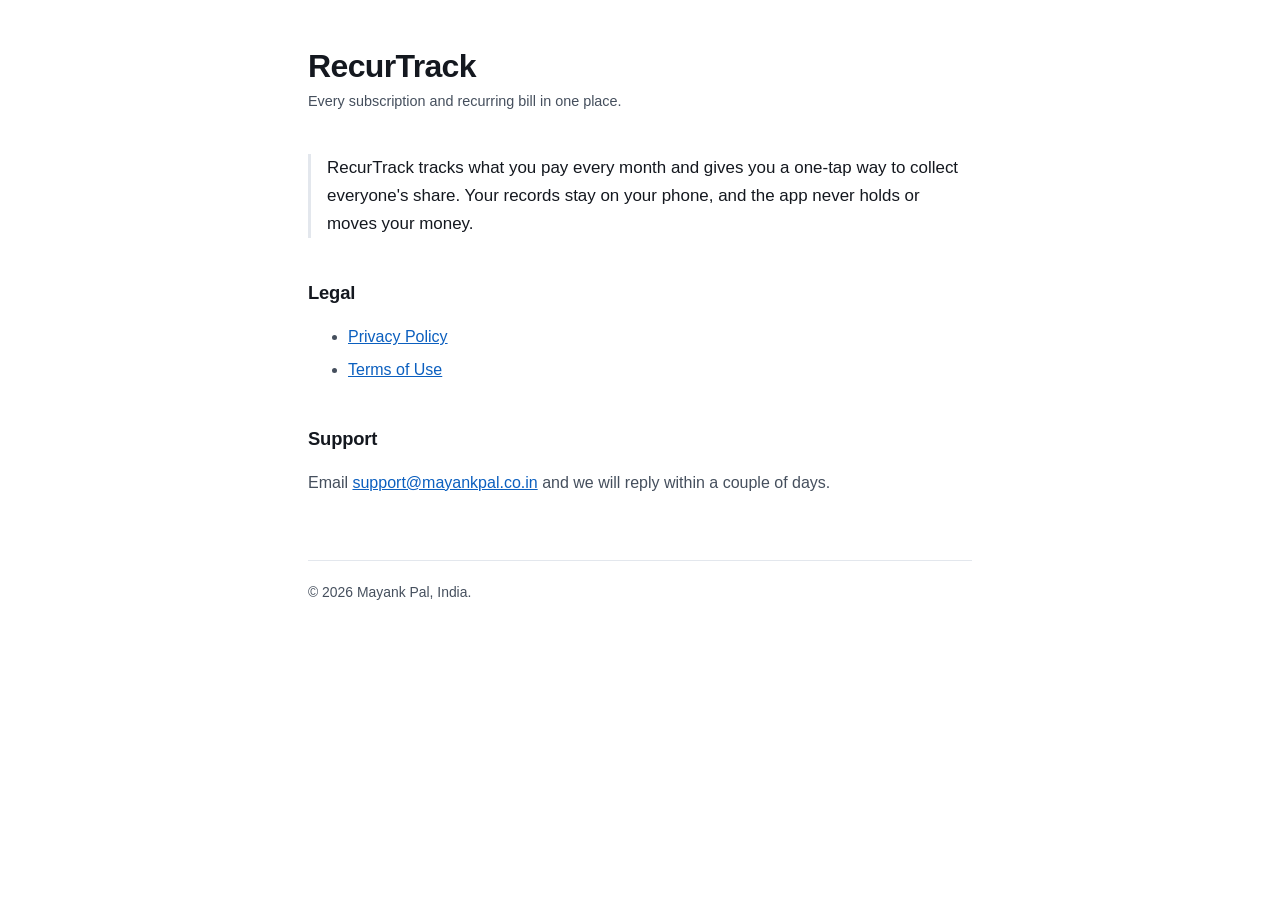
==== index.html @ efd6702a "RecurTrack privacy policy, terms and support page" ====
<!doctype html>
<html lang="en">
<head>
<meta charset="utf-8">
<meta name="viewport" content="width=device-width,initial-scale=1">
<title>RecurTrack</title>
<link rel="stylesheet" href="./_style.css">
</head>
<body>
<main>
<h1>RecurTrack</h1>
<p class="updated">Every subscription and recurring bill in one place.</p>
<p class="lede">
  RecurTrack tracks what you pay every month and gives you a one-tap way to collect
  everyone's share. Your records stay on your phone, and the app never holds or moves
  your money.
</p>
<h2>Legal</h2>
<ul>
  <li><a href="./privacy.html">Privacy Policy</a></li>
  <li><a href="./terms.html">Terms of Use</a></li>
</ul>
<h2>Support</h2>
<p>Email <a href="mailto:support@mayankpal.co.in">support@mayankpal.co.in</a> and we will reply within a couple of days.</p>
<footer>© 2026 Mayank Pal, India.</footer>
</main>
</body>
</html>
---- _style.css ----
:root{--ink:#14181f;--ink2:#454f5d;--paper:#fff;--rule:#e3e7ed;--link:#0b5fbf}
@media(prefers-color-scheme:dark){:root{--ink:#e9edf3;--ink2:#a7b1be;--paper:#0e1116;--rule:#242b34;--link:#7ab4ff}}
*{box-sizing:border-box}
body{margin:0;background:var(--paper);color:var(--ink);font:16px/1.65 -apple-system,BlinkMacSystemFont,"Segoe UI",Roboto,sans-serif;-webkit-font-smoothing:antialiased}
main{max-width:44rem;margin:0 auto;padding:3rem 1.25rem 6rem}
h1{font-size:2rem;line-height:1.15;margin:0 0 .35rem;letter-spacing:-.02em}
.updated{color:var(--ink2);font-size:.9rem;margin:0 0 2.5rem}
h2{font-size:1.15rem;margin:2.5rem 0 .6rem;letter-spacing:-.01em}
h3{font-size:1rem;margin:1.75rem 0 .4rem}
p,li{color:var(--ink2)}
li{margin-bottom:.4rem}
strong{color:var(--ink)}
a{color:var(--link)}
table{width:100%;border-collapse:collapse;margin:1rem 0;font-size:.94rem;display:block;overflow-x:auto}
th,td{text-align:left;padding:.6rem .7rem;border-bottom:1px solid var(--rule);vertical-align:top}
th{color:var(--ink);font-size:.78rem;text-transform:uppercase;letter-spacing:.06em}
.lede{color:var(--ink);font-size:1.06rem;border-left:3px solid var(--rule);padding-left:1rem}
footer{margin-top:4rem;padding-top:1.25rem;border-top:1px solid var(--rule);font-size:.87rem;color:var(--ink2)}
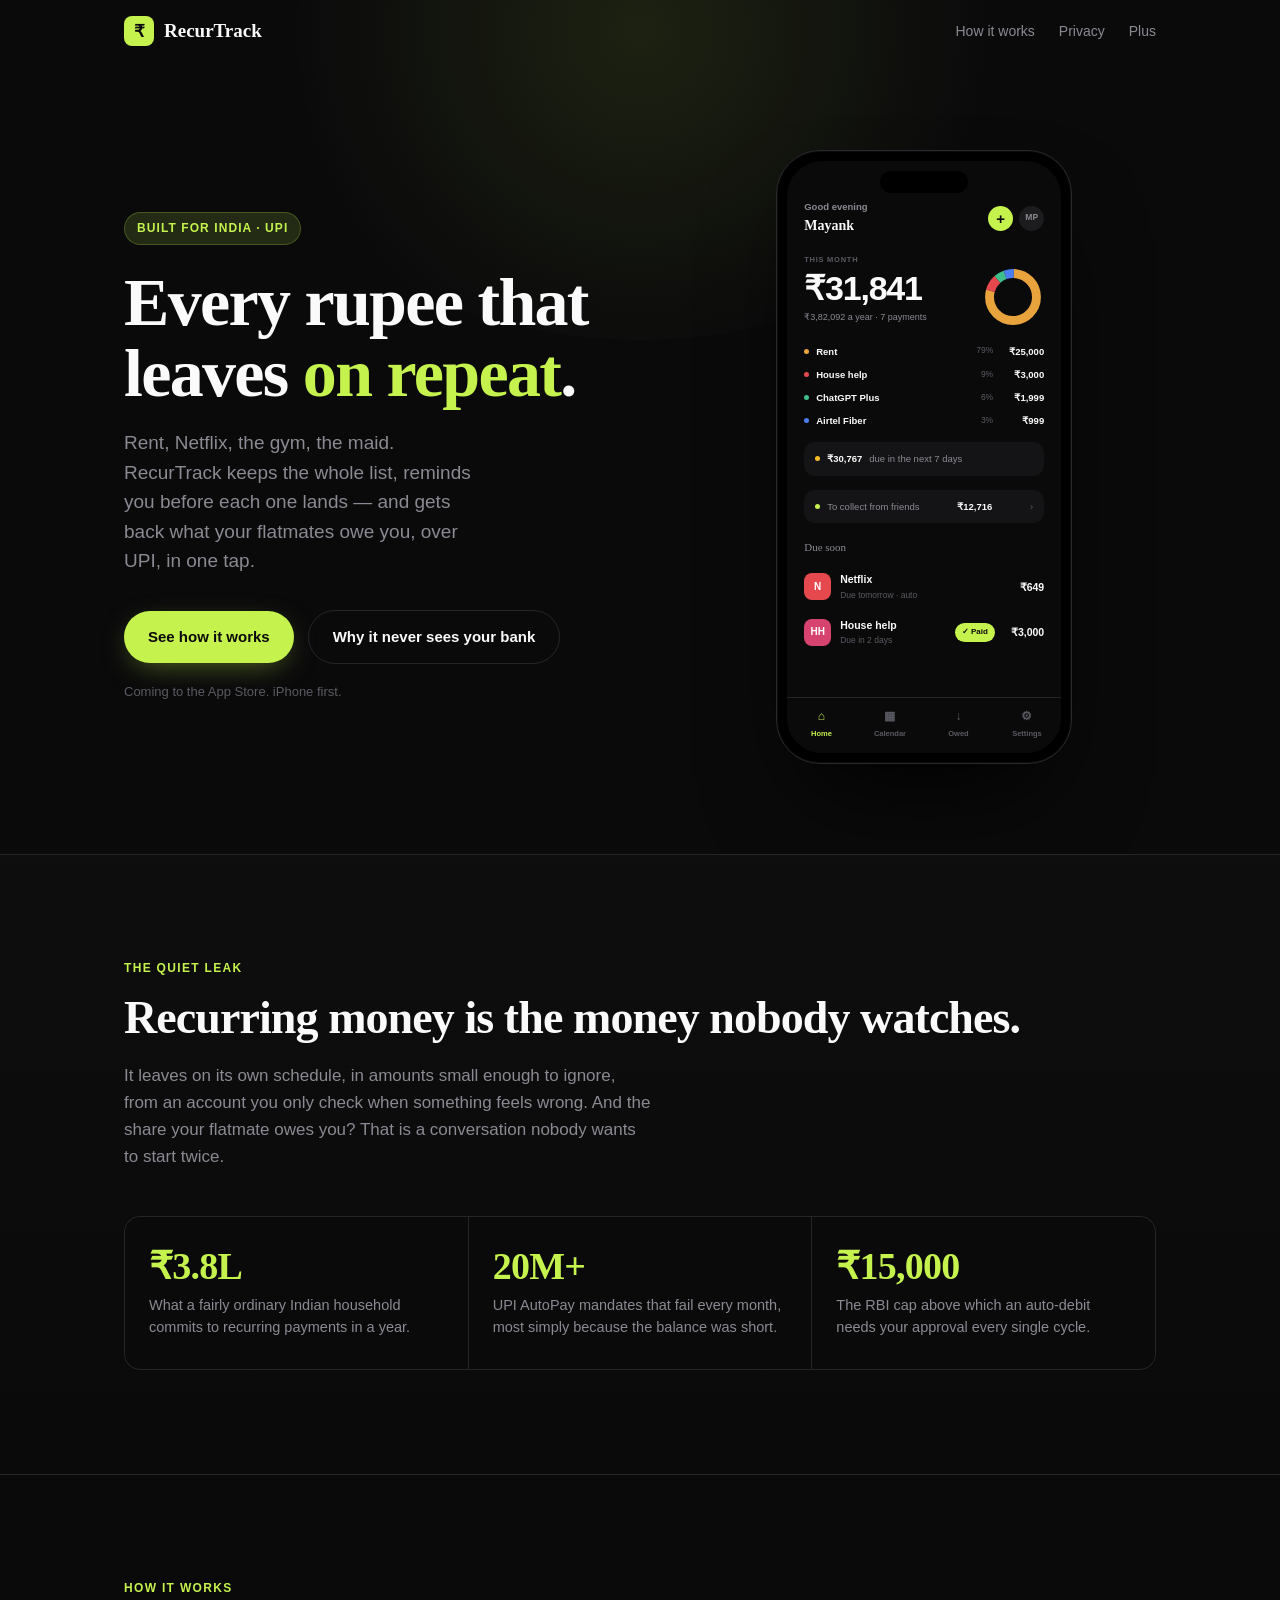
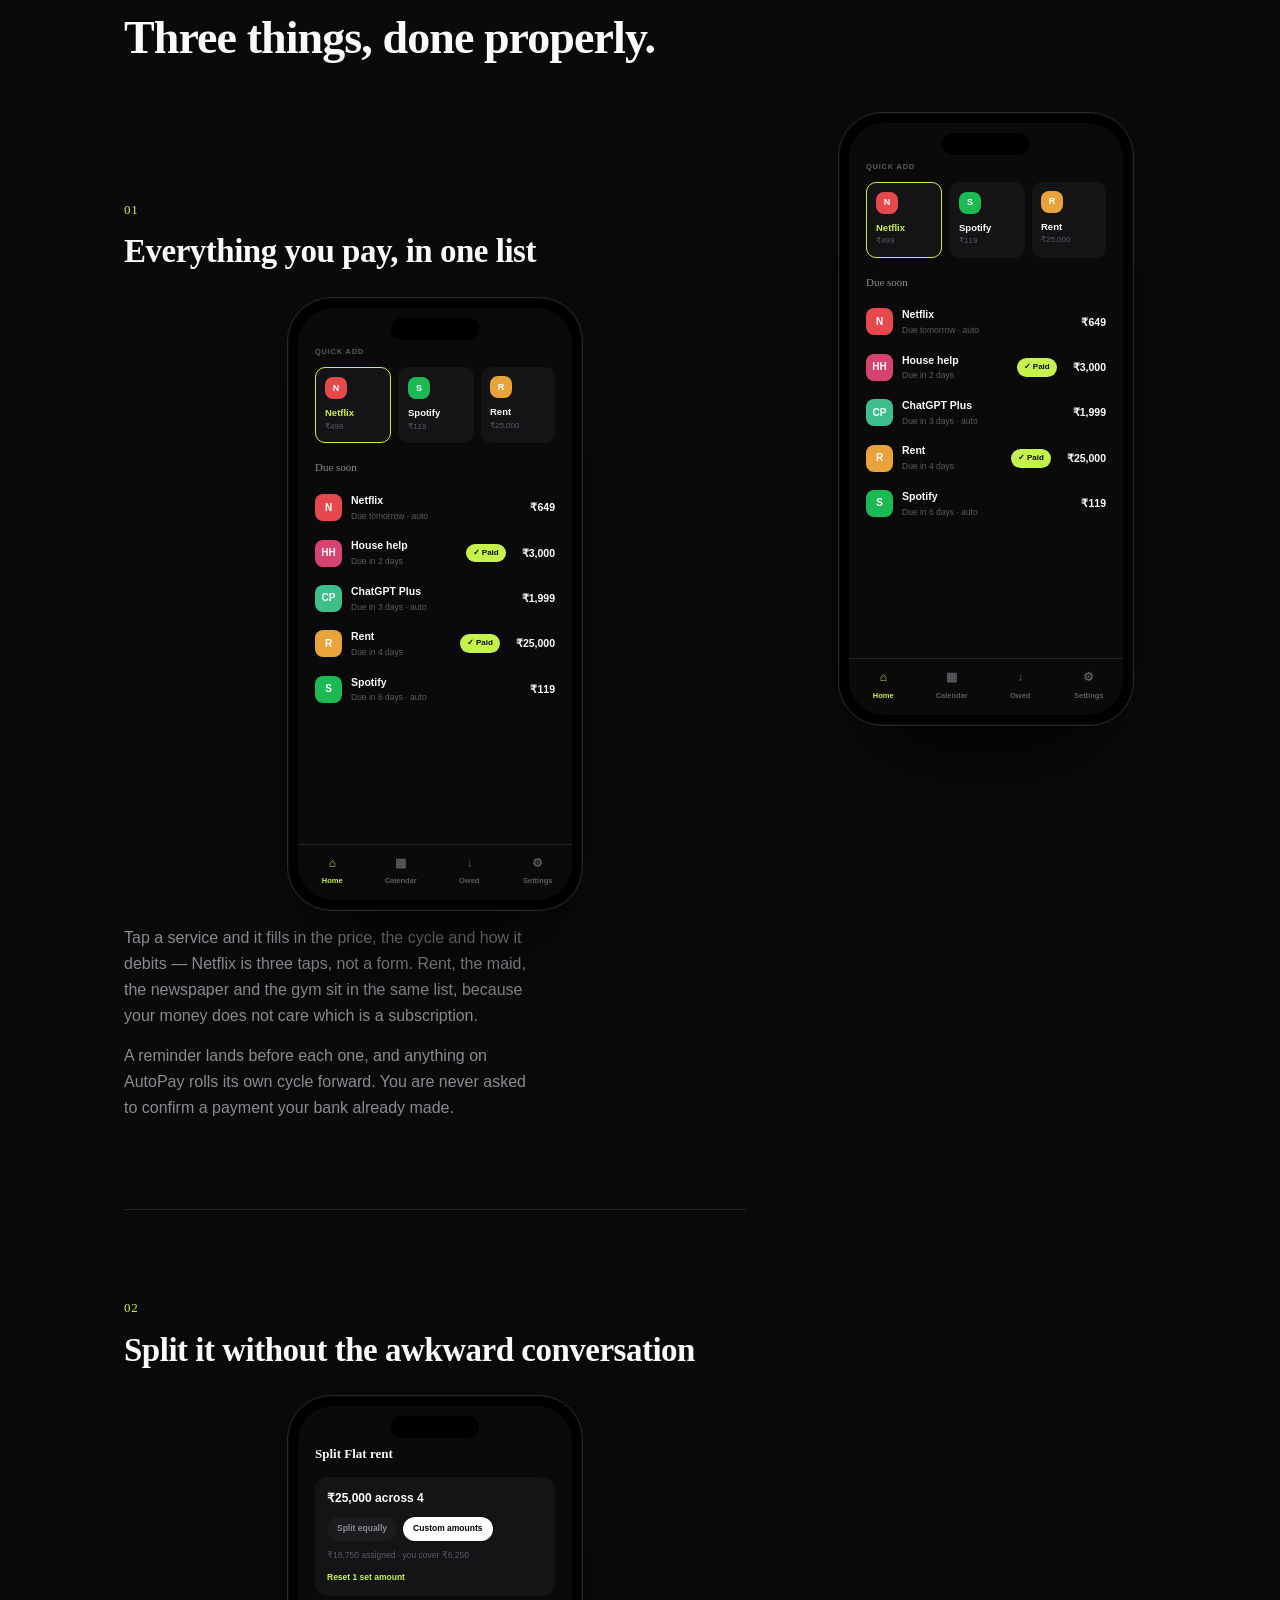
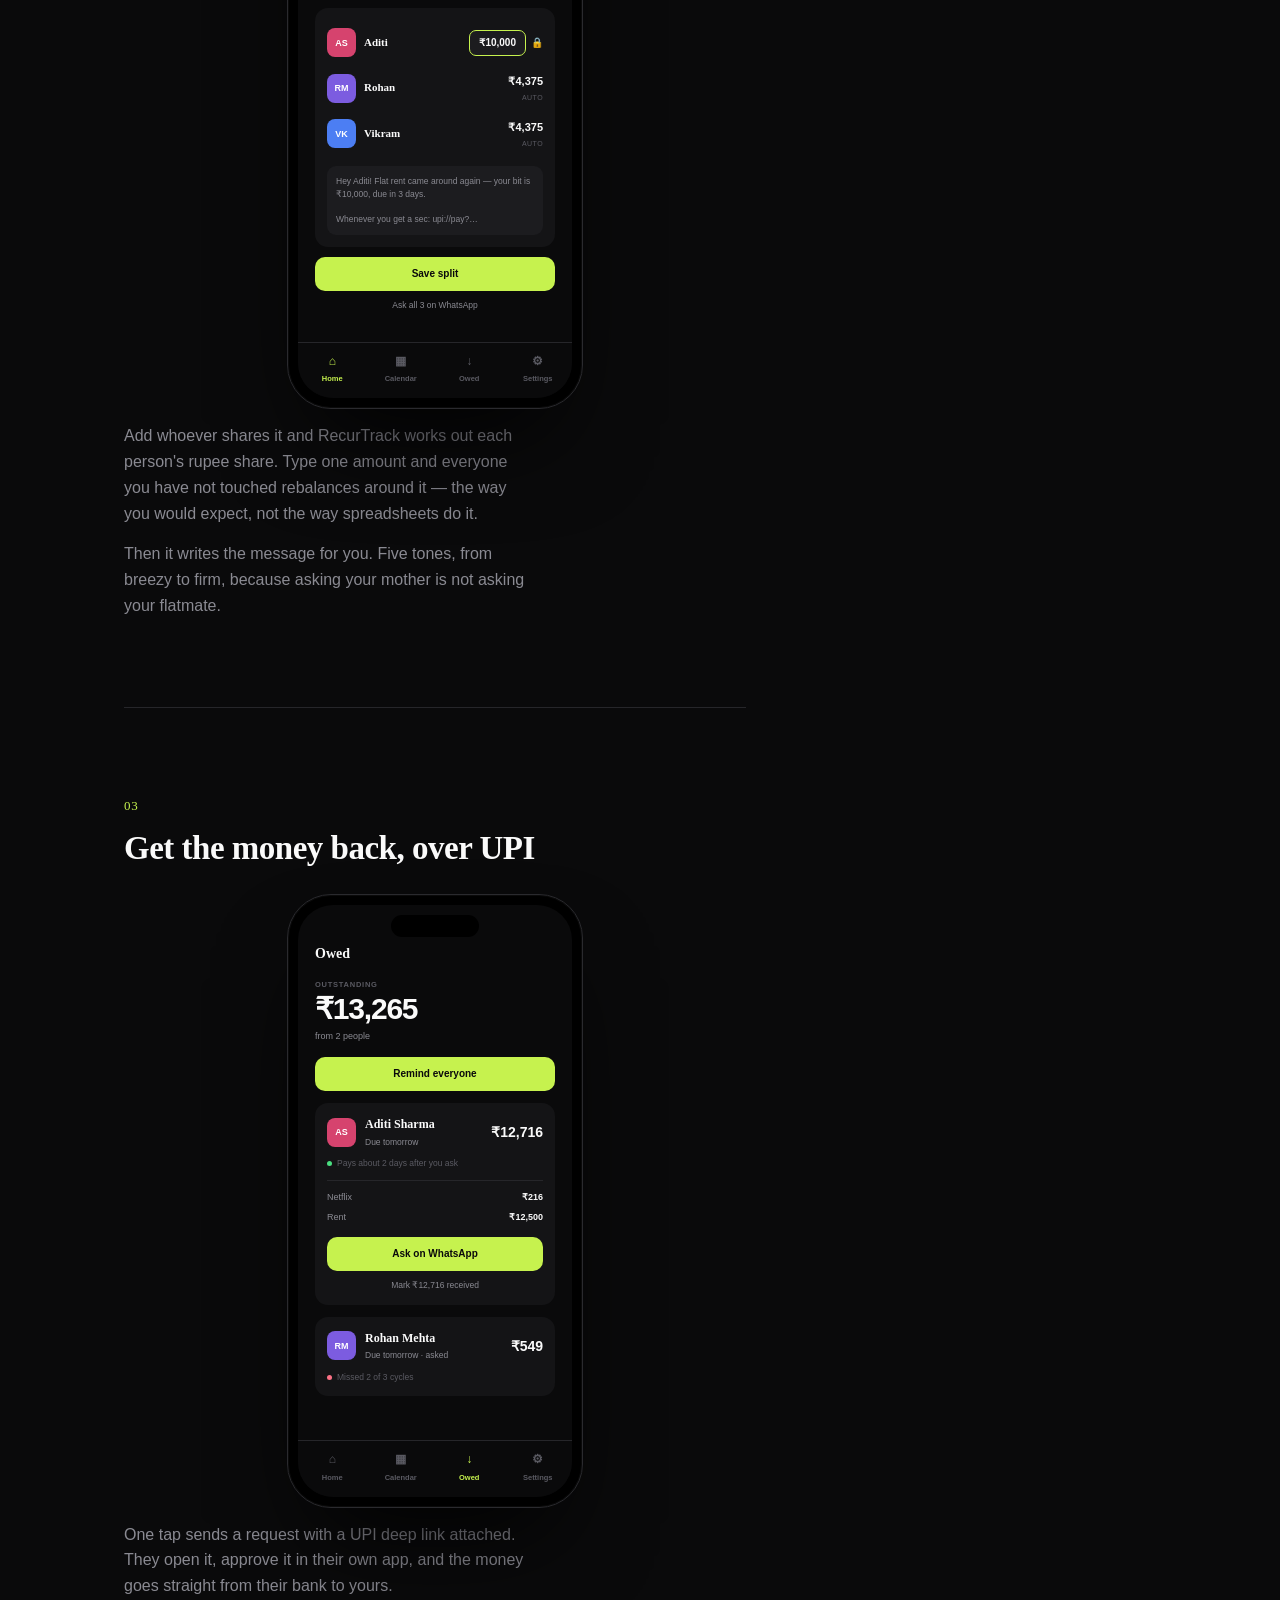
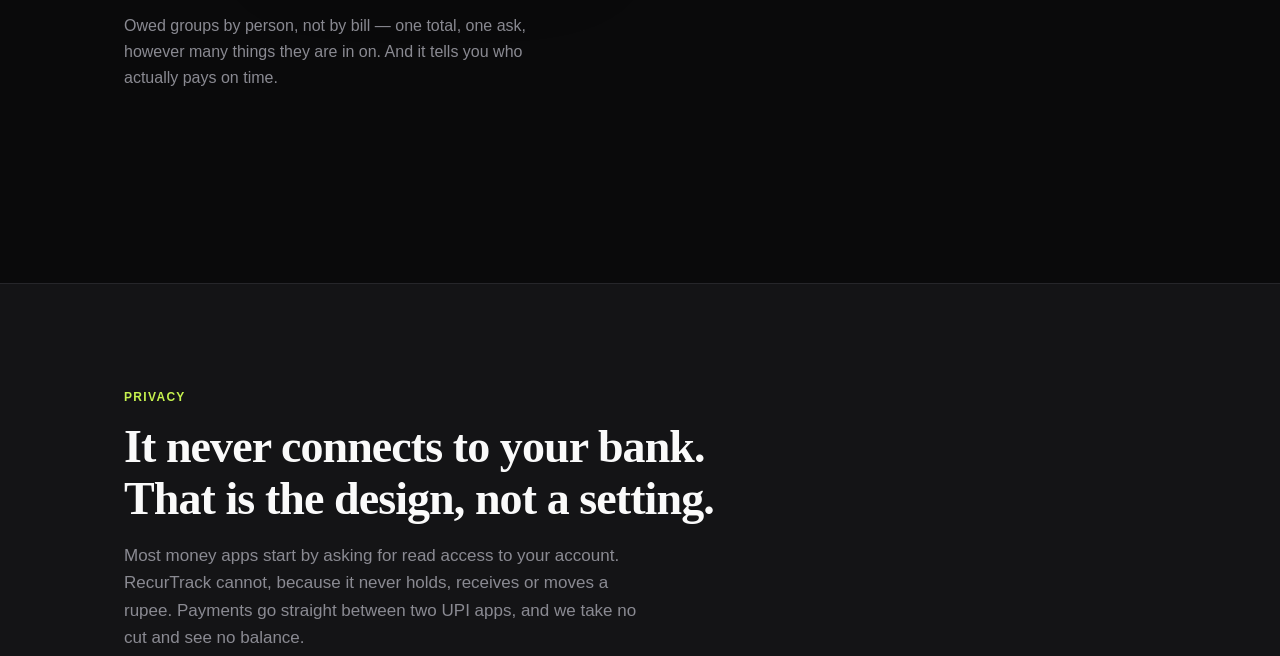
==== commit 6b5b53a7: "Give RecurTrack a landing page, and dress the legal pages to match The site was a placeholder, so an" ====
--- a/index.html
+++ b/index.html
@@ -3,26 +3,718 @@
 <head>
 <meta charset="utf-8">
 <meta name="viewport" content="width=device-width,initial-scale=1">
-<title>RecurTrack</title>
-<link rel="stylesheet" href="./_style.css">
+<title>RecurTrack — every rupee that leaves on repeat</title>
+<meta name="description" content="Track the subscriptions and bills you pay every month, and get back what your flatmates owe you — over UPI, in one tap. Your records never leave your phone.">
+<meta name="theme-color" content="#0A0A0B">
+<link rel="icon" href="data:image/svg+xml,<svg xmlns='http://www.w3.org/2000/svg' viewBox='0 0 100 100'><rect width='100' height='100' rx='22' fill='%23C6F24E'/><text y='72' x='50' font-size='64' font-weight='bold' text-anchor='middle' font-family='Georgia,serif' fill='%230A0A0B'>₹</text></svg>">
+
+<meta property="og:title" content="RecurTrack — every rupee that leaves on repeat">
+<meta property="og:description" content="Track what you pay every month, and get back what your flatmates owe you. Over UPI, in one tap.">
+<meta property="og:type" content="website">
+
+<style>
+:root{
+  --bg:#0A0A0B; --surface:#141416; --surface-2:#1C1C1F; --hairline:#26262A;
+  --text:#FAFAFA; --muted:#8A8A92; --faint:#5A5A62;
+  --lime:#C6F24E; --lime-dim:#232B14; --ink:#0A0A0B;
+  --green:#4ADE80; --amber:#FBBF24; --red:#FB7185;
+  --serif:Georgia,'Times New Roman',serif;
+  --sans:-apple-system,BlinkMacSystemFont,'Segoe UI',Roboto,Helvetica,Arial,sans-serif;
+  --max:1080px;
+}
+*{box-sizing:border-box;margin:0;padding:0}
+html{scroll-behavior:smooth;-webkit-text-size-adjust:100%}
+body{
+  background:var(--bg);color:var(--text);font-family:var(--sans);
+  line-height:1.6;-webkit-font-smoothing:antialiased;overflow-x:hidden;
+}
+a{color:inherit}
+.wrap{max-width:var(--max);margin:0 auto;padding:0 24px}
+
+/* ---------- scroll progress ---------- */
+#progress{
+  position:fixed;top:0;left:0;height:2px;width:100%;transform-origin:0 50%;
+  transform:scaleX(0);background:var(--lime);z-index:100;
+}
+
+/* ---------- nav ---------- */
+nav{
+  position:fixed;top:0;left:0;right:0;z-index:90;
+  padding:16px 0;transition:background .3s ease,backdrop-filter .3s ease,border-color .3s ease;
+  border-bottom:1px solid transparent;
+}
+nav.stuck{background:rgba(10,10,11,.72);backdrop-filter:blur(14px);border-bottom-color:var(--hairline)}
+nav .wrap{display:flex;align-items:center;gap:16px}
+.brand{display:flex;align-items:center;gap:10px;font-family:var(--serif);font-size:19px;font-weight:600;text-decoration:none}
+.mark{
+  width:30px;height:30px;border-radius:8px;background:var(--lime);color:var(--ink);
+  display:grid;place-items:center;font-family:var(--serif);font-weight:700;font-size:17px;
+}
+.nav-links{margin-left:auto;display:flex;gap:24px;font-size:14px;color:var(--muted)}
+.nav-links a{text-decoration:none;transition:color .2s}
+.nav-links a:hover{color:var(--text)}
+@media(max-width:640px){.nav-links{display:none}}
+
+/* ---------- reveal ---------- */
+.reveal{opacity:0;transform:translateY(26px);transition:opacity .7s cubic-bezier(.2,.7,.3,1),transform .7s cubic-bezier(.2,.7,.3,1)}
+.reveal.in{opacity:1;transform:none}
+.reveal[data-d="1"]{transition-delay:.08s}
+.reveal[data-d="2"]{transition-delay:.16s}
+.reveal[data-d="3"]{transition-delay:.24s}
+@media(prefers-reduced-motion:reduce){
+  html{scroll-behavior:auto}
+  .reveal{opacity:1;transform:none;transition:none}
+  #progress{display:none}
+}
+
+/* ---------- hero ---------- */
+header{padding:150px 0 90px;position:relative;overflow:hidden}
+header::before{
+  content:'';position:absolute;top:-280px;left:50%;transform:translateX(-50%);
+  width:820px;height:620px;border-radius:50%;pointer-events:none;
+  background:radial-gradient(circle,rgba(198,242,78,.10),transparent 68%);
+}
+.hero-grid{display:grid;grid-template-columns:1.05fr .95fr;gap:56px;align-items:center;position:relative}
+@media(max-width:900px){.hero-grid{grid-template-columns:1fr;gap:48px}}
+.eyebrow{
+  display:inline-flex;align-items:center;gap:8px;font-size:12px;font-weight:700;
+  letter-spacing:.09em;text-transform:uppercase;color:var(--lime);
+  background:var(--lime-dim);border:1px solid rgba(198,242,78,.22);
+  padding:6px 12px;border-radius:99px;margin-bottom:22px;
+}
+h1{
+  font-family:var(--serif);font-weight:600;font-size:clamp(40px,6.4vw,68px);
+  line-height:1.04;letter-spacing:-.025em;text-wrap:balance;
+}
+h1 em{font-style:normal;color:var(--lime)}
+.sub{margin-top:20px;font-size:clamp(16px,2.1vw,19px);color:var(--muted);max-width:33ch;line-height:1.55}
+.cta{display:flex;flex-wrap:wrap;gap:14px;align-items:center;margin-top:34px}
+.btn{
+  display:inline-flex;align-items:center;gap:9px;background:var(--lime);color:var(--ink);
+  font-weight:700;font-size:15px;padding:14px 24px;border-radius:99px;text-decoration:none;
+  transition:transform .2s cubic-bezier(.2,.7,.3,1),box-shadow .2s;
+  box-shadow:0 8px 30px -10px rgba(198,242,78,.5);
+}
+.btn:hover{transform:translateY(-2px);box-shadow:0 14px 38px -10px rgba(198,242,78,.62)}
+.btn.ghost{background:transparent;color:var(--text);border:1px solid var(--hairline);box-shadow:none}
+.btn.ghost:hover{border-color:var(--faint);transform:translateY(-2px)}
+.cta-note{font-size:13px;color:var(--faint)}
+
+/* ---------- phone ---------- */
+.phone-wrap{display:flex;justify-content:center;perspective:1400px}
+.phone{
+  width:296px;flex:0 0 296px;background:#000;border-radius:44px;padding:10px;
+  border:1px solid #2a2a2e;position:relative;
+  box-shadow:0 50px 100px -34px rgba(0,0,0,.95), 0 0 0 1px rgba(255,255,255,.04) inset;
+}
+.phone::after{content:'';position:absolute;top:20px;left:50%;transform:translateX(-50%);width:88px;height:22px;background:#000;border-radius:99px;z-index:5}
+.screen{background:var(--bg);border-radius:35px;overflow:hidden;height:592px;position:relative}
+.screen-inner{padding:38px 17px 0;font-size:11px}
+
+/* app chrome */
+.a-top{display:flex;align-items:center;margin-bottom:16px}
+.a-greet{font-size:9.5px;color:var(--muted);font-weight:600}
+.a-name{font-family:var(--serif);font-size:14px;font-weight:600;margin-top:1px}
+.a-actions{margin-left:auto;display:flex;gap:6px}
+.a-add{width:25px;height:25px;border-radius:50%;background:var(--lime);color:var(--ink);display:grid;place-items:center;font-size:15px;font-weight:600;line-height:1}
+.a-av{width:25px;height:25px;border-radius:50%;background:var(--surface-2);display:grid;place-items:center;font-size:8.5px;font-weight:800;color:var(--muted)}
+.a-label{font-size:7.5px;font-weight:800;letter-spacing:.1em;color:var(--faint)}
+.a-hero{display:flex;align-items:center;gap:14px}
+.a-big{font-size:34px;font-weight:800;letter-spacing:-1.2px;line-height:1;margin-top:3px;font-variant-numeric:tabular-nums}
+.a-subtle{font-size:9px;color:var(--muted);margin-top:5px}
+.ring{width:62px;height:62px;flex:0 0 62px}
+.a-legend{margin-top:16px;display:flex;flex-direction:column;gap:8px}
+.a-row{display:flex;align-items:center;gap:7px;font-size:9.5px}
+.dot{width:5px;height:5px;border-radius:50%;flex:0 0 5px}
+.a-row .nm{font-weight:600}
+.a-row .pc{margin-left:auto;color:var(--faint);font-size:8.5px}
+.a-row .amt{font-weight:700;font-variant-numeric:tabular-nums;min-width:44px;text-align:right}
+.a-strip{display:flex;align-items:center;gap:7px;background:var(--surface);border-radius:11px;padding:9px 11px;margin-top:14px;font-size:9.5px;color:var(--muted)}
+.a-strip b{color:var(--text);font-weight:800}
+.a-strip .chev{margin-left:auto;color:var(--faint)}
+.a-sec{font-family:var(--serif);font-size:11px;color:var(--muted);margin:16px 0 8px}
+.a-item{display:flex;align-items:center;gap:9px;padding:7px 0}
+.tile{width:27px;height:27px;border-radius:8px;display:grid;place-items:center;font-size:10px;font-weight:800;color:#fff}
+.a-item .t{font-size:10.5px;font-weight:600}
+.a-item .d{font-size:8.5px;color:var(--faint);margin-top:1px}
+.a-item .v{margin-left:auto;font-weight:700;font-size:10.5px;font-variant-numeric:tabular-nums}
+.pill{background:var(--lime);color:var(--ink);font-size:8px;font-weight:800;padding:3px 7px;border-radius:99px;margin-left:auto}
+.a-item .pill + .v{margin-left:7px}
+.a-tabs{position:absolute;bottom:0;left:0;right:0;display:flex;padding:9px 0 13px;border-top:1px solid var(--hairline);background:var(--bg)}
+.a-tab{flex:1;text-align:center;font-size:7.5px;color:var(--faint);font-weight:600}
+.a-tab.on{color:var(--lime)}
+.a-tab i{display:block;font-size:12px;margin-bottom:2px;font-style:normal}
+
+/* owed screen */
+.o-card{background:var(--surface);border-radius:13px;padding:12px;margin-top:12px}
+.o-top{display:flex;align-items:center;gap:9px}
+.o-av{width:29px;height:29px;border-radius:8px;display:grid;place-items:center;font-size:9px;font-weight:800;color:#fff}
+.o-nm{font-family:var(--serif);font-size:12px;font-weight:600}
+.o-due{font-size:8.5px;color:var(--muted);margin-top:1px}
+.o-amt{margin-left:auto;font-size:14px;font-weight:800;font-variant-numeric:tabular-nums}
+.o-habit{display:flex;align-items:center;gap:5px;margin-top:8px;font-size:8.5px;color:var(--faint)}
+.o-break{border-top:1px solid var(--hairline);margin-top:9px;padding-top:6px}
+.o-line{display:flex;font-size:9px;color:var(--muted);padding:3px 0}
+.o-line b{margin-left:auto;color:var(--text);font-variant-numeric:tabular-nums}
+.o-btn{background:var(--lime);color:var(--ink);text-align:center;font-size:10px;font-weight:800;padding:9px;border-radius:10px;margin-top:10px}
+.o-sec{text-align:center;font-size:8.5px;color:var(--muted);margin-top:8px}
+
+/* split screen */
+.s-card{background:var(--surface);border-radius:13px;padding:12px;margin-top:12px}
+.s-h{font-size:12px;font-weight:700}
+.s-modes{display:flex;gap:6px;margin-top:9px}
+.s-mode{font-size:8.5px;font-weight:700;padding:5px 10px;border-radius:99px;background:var(--surface-2);color:var(--muted)}
+.s-mode.on{background:#fff;color:#000}
+.s-note{font-size:8.5px;color:var(--faint);margin-top:8px}
+.s-person{display:flex;align-items:center;gap:8px;padding:8px 0}
+.s-person .v{margin-left:auto;font-size:11px;font-weight:800;font-variant-numeric:tabular-nums}
+.s-person .auto{font-size:7px;color:var(--faint);letter-spacing:.06em;display:block;text-align:right;margin-top:1px}
+.s-msg{background:var(--surface-2);border-radius:9px;padding:9px;font-size:8.5px;color:var(--muted);line-height:1.5;margin-top:9px}
+
+/* ---------- sections ---------- */
+section{padding:104px 0;position:relative}
+.kicker{font-size:12px;font-weight:800;letter-spacing:.11em;text-transform:uppercase;color:var(--lime);margin-bottom:14px}
+h2{font-family:var(--serif);font-weight:600;font-size:clamp(28px,4.3vw,46px);line-height:1.12;letter-spacing:-.02em;text-wrap:balance}
+.lead{margin-top:18px;font-size:17px;color:var(--muted);max-width:56ch;line-height:1.6}
+
+/* problem */
+.problem{border-top:1px solid var(--hairline);border-bottom:1px solid var(--hairline);background:linear-gradient(180deg,rgba(255,255,255,.014),transparent)}
+.stat-grid{display:grid;grid-template-columns:repeat(3,1fr);gap:1px;background:var(--hairline);border:1px solid var(--hairline);border-radius:16px;overflow:hidden;margin-top:46px}
+@media(max-width:760px){.stat-grid{grid-template-columns:1fr}}
+.stat{background:var(--bg);padding:30px 24px}
+.stat .n{font-family:var(--serif);font-size:38px;font-weight:600;letter-spacing:-.02em;color:var(--lime);line-height:1}
+.stat .t{margin-top:10px;font-size:14.5px;color:var(--muted);line-height:1.5}
+
+/* sticky feature scroll */
+.sticky-sec{position:relative}
+.sticky-grid{display:grid;grid-template-columns:1fr 340px;gap:70px;align-items:start}
+@media(max-width:900px){.sticky-grid{grid-template-columns:1fr;gap:40px}}
+.steps{display:flex;flex-direction:column;gap:0}
+.step{padding:88px 0;border-bottom:1px solid var(--hairline)}
+.step:last-child{border-bottom:0}
+@media(max-width:900px){.step{padding:52px 0}}
+.step .num{font-family:var(--serif);font-size:13px;color:var(--lime);margin-bottom:12px;letter-spacing:.06em}
+.step h3{font-family:var(--serif);font-size:clamp(24px,3.2vw,33px);font-weight:600;letter-spacing:-.015em;line-height:1.18}
+.step p{margin-top:14px;color:var(--muted);font-size:16px;max-width:46ch;line-height:1.62}
+.sticky-phone{position:sticky;top:118px;justify-self:center}
+/* Narrow screens get one phone per step instead of a pinned one. A phone
+   pinned to the top of a 375pt screen sits right across the reading column and
+   cuts every paragraph in half; inline, each screenshot simply sits with the
+   words it illustrates. The copies are cloned at runtime — see buildInline(). */
+@media(max-width:900px){
+  .sticky-grid{display:block}
+  .sticky-phone{display:none}
+}
+.step .phone{margin:26px auto 4px}
+@media(max-width:380px){
+  .step .phone{transform:scale(.86);transform-origin:top center;margin-bottom:-82px}
+}
+.screens{position:relative}
+.screens .phone{position:relative}
+.slide{position:absolute;inset:0;border-radius:35px;overflow:hidden;opacity:0;transition:opacity .55s ease;pointer-events:none}
+.slide.on{opacity:1;pointer-events:auto}
+
+/* privacy */
+.privacy{background:var(--surface);border-top:1px solid var(--hairline);border-bottom:1px solid var(--hairline)}
+.p-grid{display:grid;grid-template-columns:repeat(auto-fit,minmax(240px,1fr));gap:22px;margin-top:44px}
+.p-card{background:var(--bg);border:1px solid var(--hairline);border-radius:16px;padding:26px}
+.p-card .ic{width:36px;height:36px;border-radius:10px;background:var(--lime-dim);display:grid;place-items:center;margin-bottom:16px;font-size:17px}
+.p-card h4{font-size:16px;font-weight:700;margin-bottom:8px}
+.p-card p{font-size:14px;color:var(--muted);line-height:1.6}
+
+/* plus */
+.plus-box{
+  border:1px solid var(--hairline);border-radius:22px;padding:44px;margin-top:44px;
+  background:linear-gradient(160deg,rgba(198,242,78,.05),transparent 62%);
+}
+@media(max-width:640px){.plus-box{padding:28px}}
+.plus-list{display:grid;grid-template-columns:repeat(auto-fit,minmax(230px,1fr));gap:26px;margin-top:30px}
+.plus-item h4{font-size:15.5px;font-weight:700;margin-bottom:7px;display:flex;align-items:center;gap:8px}
+.plus-item h4::before{content:'';width:6px;height:6px;border-radius:50%;background:var(--lime);flex:0 0 6px}
+.plus-item p{font-size:14px;color:var(--muted);line-height:1.58}
+.free-note{margin-top:32px;padding-top:24px;border-top:1px solid var(--hairline);font-size:14.5px;color:var(--muted)}
+.free-note b{color:var(--text)}
+
+/* final */
+.final{text-align:center;padding:120px 0}
+.final h2{max-width:16ch;margin:0 auto}
+.final .lead{margin:18px auto 0;text-align:center}
+.final .cta{justify-content:center}
+
+/* footer */
+footer{border-top:1px solid var(--hairline);padding:44px 0;font-size:13.5px;color:var(--faint)}
+.f-grid{display:flex;flex-wrap:wrap;gap:18px;align-items:center}
+.f-links{margin-left:auto;display:flex;flex-wrap:wrap;gap:22px}
+.f-links a{text-decoration:none;transition:color .2s}
+.f-links a:hover{color:var(--text)}
+@media(max-width:640px){.f-links{margin-left:0}}
+</style>
 </head>
 <body>
-<main>
-<h1>RecurTrack</h1>
-<p class="updated">Every subscription and recurring bill in one place.</p>
-<p class="lede">
-  RecurTrack tracks what you pay every month and gives you a one-tap way to collect
-  everyone's share. Your records stay on your phone, and the app never holds or moves
-  your money.
-</p>
-<h2>Legal</h2>
-<ul>
-  <li><a href="./privacy.html">Privacy Policy</a></li>
-  <li><a href="./terms.html">Terms of Use</a></li>
-</ul>
-<h2>Support</h2>
-<p>Email <a href="mailto:support@mayankpal.co.in">support@mayankpal.co.in</a> and we will reply within a couple of days.</p>
-<footer>© 2026 Mayank Pal, India.</footer>
-</main>
+
+<div id="progress"></div>
+
+<nav id="nav">
+  <div class="wrap">
+    <a class="brand" href="#top"><span class="mark">₹</span> RecurTrack</a>
+    <div class="nav-links">
+      <a href="#how">How it works</a>
+      <a href="#privacy">Privacy</a>
+      <a href="#plus">Plus</a>
+    </div>
+  </div>
+</nav>
+
+<header id="top">
+  <div class="wrap hero-grid">
+    <div>
+      <div class="eyebrow reveal">Built for India · UPI</div>
+      <h1 class="reveal" data-d="1">Every rupee that leaves <em>on repeat</em>.</h1>
+      <p class="sub reveal" data-d="2">
+        Rent, Netflix, the gym, the maid. RecurTrack keeps the whole list, reminds you
+        before each one lands — and gets back what your flatmates owe you, over UPI, in
+        one tap.
+      </p>
+      <div class="cta reveal" data-d="3">
+        <a class="btn" href="#how">See how it works</a>
+        <a class="btn ghost" href="#privacy">Why it never sees your bank</a>
+      </div>
+      <p class="cta-note reveal" data-d="3" style="margin-top:18px">
+        Coming to the App Store. iPhone first.
+      </p>
+    </div>
+
+    <div class="phone-wrap reveal" data-d="2">
+      <div class="phone">
+        <div class="screen">
+          <div class="screen-inner">
+            <div class="a-top">
+              <div>
+                <div class="a-greet">Good evening</div>
+                <div class="a-name">Mayank</div>
+              </div>
+              <div class="a-actions"><div class="a-add">+</div><div class="a-av">MP</div></div>
+            </div>
+
+            <div class="a-label">THIS MONTH</div>
+            <div class="a-hero">
+              <div style="flex:1">
+                <div class="a-big">₹31,841</div>
+                <div class="a-subtle">₹3,82,092 a year · 7 payments</div>
+              </div>
+              <svg class="ring" viewBox="0 0 42 42" aria-hidden="true">
+                <circle cx="21" cy="21" r="15.9" fill="none" stroke="#1C1C1F" stroke-width="6"/>
+                <circle cx="21" cy="21" r="15.9" fill="none" stroke="#E8A33D" stroke-width="6"
+                        stroke-dasharray="79 21" stroke-dashoffset="25"/>
+                <circle cx="21" cy="21" r="15.9" fill="none" stroke="#E5484D" stroke-width="6"
+                        stroke-dasharray="9 91" stroke-dashoffset="-54"/>
+                <circle cx="21" cy="21" r="15.9" fill="none" stroke="#3DBE8B" stroke-width="6"
+                        stroke-dasharray="6 94" stroke-dashoffset="-63"/>
+                <circle cx="21" cy="21" r="15.9" fill="none" stroke="#4C7EF3" stroke-width="6"
+                        stroke-dasharray="6 94" stroke-dashoffset="-69"/>
+              </svg>
+            </div>
+
+            <div class="a-legend">
+              <div class="a-row"><span class="dot" style="background:#E8A33D"></span><span class="nm">Rent</span><span class="pc">79%</span><span class="amt">₹25,000</span></div>
+              <div class="a-row"><span class="dot" style="background:#E5484D"></span><span class="nm">House help</span><span class="pc">9%</span><span class="amt">₹3,000</span></div>
+              <div class="a-row"><span class="dot" style="background:#3DBE8B"></span><span class="nm">ChatGPT Plus</span><span class="pc">6%</span><span class="amt">₹1,999</span></div>
+              <div class="a-row"><span class="dot" style="background:#4C7EF3"></span><span class="nm">Airtel Fiber</span><span class="pc">3%</span><span class="amt">₹999</span></div>
+            </div>
+
+            <div class="a-strip"><span class="dot" style="background:var(--amber)"></span><b>₹30,767</b> due in the next 7 days</div>
+            <div class="a-strip"><span class="dot" style="background:var(--lime)"></span>To collect from friends<b style="margin-left:auto">₹12,716</b><span class="chev">›</span></div>
+
+            <div class="a-sec">Due soon</div>
+            <div class="a-item">
+              <div class="tile" style="background:#E5484D">N</div>
+              <div><div class="t">Netflix</div><div class="d">Due tomorrow · auto</div></div>
+              <div class="v">₹649</div>
+            </div>
+            <div class="a-item">
+              <div class="tile" style="background:#D6436E">HH</div>
+              <div><div class="t">House help</div><div class="d">Due in 2 days</div></div>
+              <div class="pill">✓ Paid</div><div class="v">₹3,000</div>
+            </div>
+          </div>
+          <div class="a-tabs">
+            <div class="a-tab on"><i>⌂</i>Home</div>
+            <div class="a-tab"><i>▦</i>Calendar</div>
+            <div class="a-tab"><i>↓</i>Owed</div>
+            <div class="a-tab"><i>⚙</i>Settings</div>
+          </div>
+        </div>
+      </div>
+    </div>
+  </div>
+</header>
+
+<section class="problem">
+  <div class="wrap">
+    <div class="kicker reveal">The quiet leak</div>
+    <h2 class="reveal" data-d="1">Recurring money is the money nobody watches.</h2>
+    <p class="lead reveal" data-d="2">
+      It leaves on its own schedule, in amounts small enough to ignore, from an account you
+      only check when something feels wrong. And the share your flatmate owes you? That is
+      a conversation nobody wants to start twice.
+    </p>
+    <div class="stat-grid">
+      <div class="stat reveal"><div class="n">₹3.8L</div><div class="t">What a fairly ordinary Indian household commits to recurring payments in a year.</div></div>
+      <div class="stat reveal" data-d="1"><div class="n">20M+</div><div class="t">UPI AutoPay mandates that fail every month, most simply because the balance was short.</div></div>
+      <div class="stat reveal" data-d="2"><div class="n">₹15,000</div><div class="t">The RBI cap above which an auto-debit needs your approval every single cycle.</div></div>
+    </div>
+  </div>
+</section>
+
+<section id="how" class="sticky-sec">
+  <div class="wrap">
+    <div class="kicker reveal">How it works</div>
+    <h2 class="reveal" data-d="1">Three things, done properly.</h2>
+
+    <div class="sticky-grid" style="margin-top:48px">
+      <div class="steps">
+        <div class="step" data-slide="0">
+          <div class="num">01</div>
+          <h3>Everything you pay, in one list</h3>
+          <p>
+            Tap a service and it fills in the price, the cycle and how it debits — Netflix is
+            three taps, not a form. Rent, the maid, the newspaper and the gym sit in the same
+            list, because your money does not care which is a subscription.
+          </p>
+          <p>
+            A reminder lands before each one, and anything on AutoPay rolls its own cycle
+            forward. You are never asked to confirm a payment your bank already made.
+          </p>
+        </div>
+
+        <div class="step" data-slide="1">
+          <div class="num">02</div>
+          <h3>Split it without the awkward conversation</h3>
+          <p>
+            Add whoever shares it and RecurTrack works out each person's rupee share. Type one
+            amount and everyone you have not touched rebalances around it — the way you would
+            expect, not the way spreadsheets do it.
+          </p>
+          <p>
+            Then it writes the message for you. Five tones, from breezy to firm, because asking
+            your mother is not asking your flatmate.
+          </p>
+        </div>
+
+        <div class="step" data-slide="2">
+          <div class="num">03</div>
+          <h3>Get the money back, over UPI</h3>
+          <p>
+            One tap sends a request with a UPI deep link attached. They open it, approve it in
+            their own app, and the money goes straight from their bank to yours.
+          </p>
+          <p>
+            Owed groups by person, not by bill — one total, one ask, however many things they
+            are in on. And it tells you who actually pays on time.
+          </p>
+        </div>
+      </div>
+
+      <div class="sticky-phone">
+        <div class="screens">
+          <div class="phone">
+            <div class="screen">
+
+              <!-- 1: list -->
+              <div class="slide on" data-i="0">
+                <div class="screen-inner">
+                  <div class="a-label" style="margin-bottom:9px">QUICK ADD</div>
+                  <div style="display:flex;gap:7px;margin-bottom:16px">
+                    <div style="flex:1;background:var(--surface);border:1px solid var(--lime);border-radius:10px;padding:9px">
+                      <div class="tile" style="background:#E5484D;width:22px;height:22px;font-size:9px;margin-bottom:6px">N</div>
+                      <div style="font-size:9.5px;font-weight:700;color:var(--lime)">Netflix</div>
+                      <div style="font-size:8px;color:var(--faint)">₹499</div>
+                    </div>
+                    <div style="flex:1;background:var(--surface);border:1px solid transparent;border-radius:10px;padding:9px">
+                      <div class="tile" style="background:#1DB954;width:22px;height:22px;font-size:9px;margin-bottom:6px">S</div>
+                      <div style="font-size:9.5px;font-weight:700">Spotify</div>
+                      <div style="font-size:8px;color:var(--faint)">₹119</div>
+                    </div>
+                    <div style="flex:1;background:var(--surface);border-radius:10px;padding:9px">
+                      <div class="tile" style="background:#E8A33D;width:22px;height:22px;font-size:9px;margin-bottom:6px">R</div>
+                      <div style="font-size:9.5px;font-weight:700">Rent</div>
+                      <div style="font-size:8px;color:var(--faint)">₹25,000</div>
+                    </div>
+                  </div>
+                  <div class="a-sec" style="margin-top:4px">Due soon</div>
+                  <div class="a-item"><div class="tile" style="background:#E5484D">N</div><div><div class="t">Netflix</div><div class="d">Due tomorrow · auto</div></div><div class="v">₹649</div></div>
+                  <div class="a-item"><div class="tile" style="background:#D6436E">HH</div><div><div class="t">House help</div><div class="d">Due in 2 days</div></div><div class="pill">✓ Paid</div><div class="v">₹3,000</div></div>
+                  <div class="a-item"><div class="tile" style="background:#3DBE8B">CP</div><div><div class="t">ChatGPT Plus</div><div class="d">Due in 3 days · auto</div></div><div class="v">₹1,999</div></div>
+                  <div class="a-item"><div class="tile" style="background:#E8A33D">R</div><div><div class="t">Rent</div><div class="d">Due in 4 days</div></div><div class="pill">✓ Paid</div><div class="v">₹25,000</div></div>
+                  <div class="a-item"><div class="tile" style="background:#1DB954">S</div><div><div class="t">Spotify</div><div class="d">Due in 6 days · auto</div></div><div class="v">₹119</div></div>
+                </div>
+                  <div class="a-tabs">
+                  <div class="a-tab on"><i>⌂</i>Home</div>
+                  <div class="a-tab"><i>▦</i>Calendar</div>
+                  <div class="a-tab"><i>↓</i>Owed</div>
+                  <div class="a-tab"><i>⚙</i>Settings</div>
+                  </div>
+              </div>
+
+              <!-- 2: split -->
+              <div class="slide" data-i="1">
+                <div class="screen-inner">
+                  <div style="font-family:var(--serif);font-size:13px;font-weight:600;margin-bottom:4px">Split Flat rent</div>
+                  <div class="s-card">
+                    <div class="s-h">₹25,000 across 4</div>
+                    <div class="s-modes"><div class="s-mode">Split equally</div><div class="s-mode on">Custom amounts</div></div>
+                    <div class="s-note">₹18,750 assigned · you cover ₹6,250</div>
+                    <div class="s-note" style="color:var(--lime);font-weight:700">Reset 1 set amount</div>
+                  </div>
+                  <div class="s-card">
+                    <div class="s-person">
+                      <div class="o-av" style="background:#D6436E">AS</div>
+                      <div><div class="o-nm" style="font-size:11px">Aditi</div></div>
+                      <div style="margin-left:auto;display:flex;align-items:center;gap:5px">
+                        <div style="background:var(--surface-2);border:1px solid var(--lime);border-radius:7px;padding:4px 9px;font-size:10px;font-weight:800">₹10,000</div>
+                        <span style="color:var(--lime);font-size:10px">🔒</span>
+                      </div>
+                    </div>
+                    <div class="s-person">
+                      <div class="o-av" style="background:#7C5CE0">RM</div>
+                      <div><div class="o-nm" style="font-size:11px">Rohan</div></div>
+                      <div style="margin-left:auto;text-align:right"><div class="v">₹4,375</div><span class="auto">AUTO</span></div>
+                    </div>
+                    <div class="s-person">
+                      <div class="o-av" style="background:#4C7EF3">VK</div>
+                      <div><div class="o-nm" style="font-size:11px">Vikram</div></div>
+                      <div style="margin-left:auto;text-align:right"><div class="v">₹4,375</div><span class="auto">AUTO</span></div>
+                    </div>
+                    <div class="s-msg">
+                      Hey Aditi! Flat rent came around again — your bit is ₹10,000, due in 3 days.<br><br>
+                      Whenever you get a sec: upi://pay?…
+                    </div>
+                  </div>
+                  <div class="o-btn">Save split</div>
+                  <div class="o-sec">Ask all 3 on WhatsApp</div>
+                </div>
+                  <div class="a-tabs">
+                  <div class="a-tab on"><i>⌂</i>Home</div>
+                  <div class="a-tab"><i>▦</i>Calendar</div>
+                  <div class="a-tab"><i>↓</i>Owed</div>
+                  <div class="a-tab"><i>⚙</i>Settings</div>
+                  </div>
+              </div>
+
+              <!-- 3: owed -->
+              <div class="slide" data-i="2">
+                <div class="screen-inner">
+                  <div style="font-family:var(--serif);font-size:14px;font-weight:600;margin-bottom:14px">Owed</div>
+                  <div class="a-label">OUTSTANDING</div>
+                  <div class="a-big" style="font-size:30px">₹13,265</div>
+                  <div class="a-subtle">from 2 people</div>
+                  <div class="o-btn" style="margin-top:14px">Remind everyone</div>
+
+                  <div class="o-card">
+                    <div class="o-top">
+                      <div class="o-av" style="background:#D6436E">AS</div>
+                      <div><div class="o-nm">Aditi Sharma</div><div class="o-due">Due tomorrow</div></div>
+                      <div class="o-amt">₹12,716</div>
+                    </div>
+                    <div class="o-habit"><span class="dot" style="background:var(--green)"></span>Pays about 2 days after you ask</div>
+                    <div class="o-break">
+                      <div class="o-line">Netflix <b>₹216</b></div>
+                      <div class="o-line">Rent <b>₹12,500</b></div>
+                    </div>
+                    <div class="o-btn">Ask on WhatsApp</div>
+                    <div class="o-sec">Mark ₹12,716 received</div>
+                  </div>
+
+                  <div class="o-card">
+                    <div class="o-top">
+                      <div class="o-av" style="background:#7C5CE0">RM</div>
+                      <div><div class="o-nm">Rohan Mehta</div><div class="o-due">Due tomorrow · asked</div></div>
+                      <div class="o-amt">₹549</div>
+                    </div>
+                    <div class="o-habit"><span class="dot" style="background:var(--red)"></span>Missed 2 of 3 cycles</div>
+                  </div>
+                </div>
+                  <div class="a-tabs">
+                  <div class="a-tab"><i>⌂</i>Home</div>
+                  <div class="a-tab"><i>▦</i>Calendar</div>
+                  <div class="a-tab on"><i>↓</i>Owed</div>
+                  <div class="a-tab"><i>⚙</i>Settings</div>
+                  </div>
+              </div>
+
+            </div>
+          </div>
+        </div>
+      </div>
+    </div>
+  </div>
+</section>
+
+<section id="privacy" class="privacy">
+  <div class="wrap">
+    <div class="kicker reveal">Privacy</div>
+    <h2 class="reveal" data-d="1">It never connects to your bank. That is the design, not a setting.</h2>
+    <p class="lead reveal" data-d="2">
+      Most money apps start by asking for read access to your account. RecurTrack cannot,
+      because it never holds, receives or moves a rupee. Payments go straight between two
+      UPI apps, and we take no cut and see no balance.
+    </p>
+    <div class="p-grid">
+      <div class="p-card reveal">
+        <div class="ic">📱</div>
+        <h4>Your records stay on your phone</h4>
+        <p>Payments, people and splits live in a database on your device. Not on a server, not in an analytics pipeline.</p>
+      </div>
+      <div class="p-card reveal" data-d="1">
+        <div class="ic">🔗</div>
+        <h4>No bank connection, ever</h4>
+        <p>No account linking, no transaction scraping, no read access. We could not look at your balance if we wanted to.</p>
+      </div>
+      <div class="p-card reveal" data-d="2">
+        <div class="ic">👤</div>
+        <h4>An account is optional</h4>
+        <p>Start without one. Add an email later only if you want to get your list back on a new phone — it keeps everything.</p>
+      </div>
+      <div class="p-card reveal" data-d="3">
+        <div class="ic">☁️</div>
+        <h4>Backup is off until you say so</h4>
+        <p>Cloud backup and household sharing are opt-in. Nothing leaves the phone unless you switch them on, and the policy says exactly what happens when you do.</p>
+      </div>
+    </div>
+  </div>
+</section>
+
+<section id="plus">
+  <div class="wrap">
+    <div class="kicker reveal">RecurTrack Plus</div>
+    <h2 class="reveal" data-d="1">The free app is the whole app.</h2>
+    <p class="lead reveal" data-d="2">
+      Tracking, splitting, asking people to pay, reminders, low-balance and mandate-cap
+      warnings — all free, permanently. Plus is for the parts that cost us something to run,
+      or that save you the work of remembering.
+    </p>
+
+    <div class="plus-box reveal" data-d="2">
+      <div class="plus-list">
+        <div class="plus-item"><h4>Backup &amp; restore</h4><p>Every payment back on a new phone. Off by default.</p></div>
+        <div class="plus-item"><h4>Share with your household</h4><p>One list you and a flatmate or partner both see.</p></div>
+        <div class="plus-item"><h4>Automatic chase-ups</h4><p>It remembers who still owes, and nudges you — escalating, not repeating.</p></div>
+        <div class="plus-item"><h4>Who actually pays</h4><p>How long each person really takes, and who needs asking twice.</p></div>
+      </div>
+      <div class="free-note">
+        <b>What stays free, always:</b> unlimited payments, unlimited people, unlimited splits and
+        folders, every reminder, and the warnings that stop a mandate bouncing. We do not think
+        it is right to charge for telling you that you are about to lose money.
+      </div>
+    </div>
+  </div>
+</section>
+
+<section class="final">
+  <div class="wrap">
+    <h2 class="reveal">Stop guessing where it goes.</h2>
+    <p class="lead reveal" data-d="1">
+      RecurTrack is finishing review and heading to the App Store. iPhone first.
+    </p>
+    <div class="cta reveal" data-d="2">
+      <a class="btn" href="mailto:support@mayankpal.co.in?subject=Tell%20me%20when%20RecurTrack%20launches">Tell me when it launches</a>
+    </div>
+  </div>
+</section>
+
+<footer>
+  <div class="wrap f-grid">
+    <div>© 2026 Mayank Pal · Made in India</div>
+    <div class="f-links">
+      <a href="privacy.html">Privacy Policy</a>
+      <a href="terms.html">Terms of Use</a>
+      <a href="mailto:support@mayankpal.co.in">Support</a>
+    </div>
+  </div>
+</footer>
+
+<script>
+(function () {
+  var reduce = window.matchMedia('(prefers-reduced-motion: reduce)').matches;
+
+  // Scroll progress. Transform only, so it never triggers layout.
+  var bar = document.getElementById('progress');
+  var nav = document.getElementById('nav');
+  var ticking = false;
+  function onScroll() {
+    if (ticking) return;
+    ticking = true;
+    requestAnimationFrame(function () {
+      var h = document.documentElement.scrollHeight - window.innerHeight;
+      if (bar && !reduce) bar.style.transform = 'scaleX(' + (h > 0 ? window.scrollY / h : 0) + ')';
+      nav.classList.toggle('stuck', window.scrollY > 24);
+      ticking = false;
+    });
+  }
+  window.addEventListener('scroll', onScroll, { passive: true });
+  onScroll();
+
+  // Reveal on entry. Unobserved once shown — re-animating on the way back up is
+  // the thing that makes scroll effects feel cheap.
+  var els = document.querySelectorAll('.reveal');
+  if (reduce || !('IntersectionObserver' in window)) {
+    els.forEach(function (el) { el.classList.add('in'); });
+  } else {
+    var io = new IntersectionObserver(function (entries) {
+      entries.forEach(function (e) {
+        if (!e.isIntersecting) return;
+        e.target.classList.add('in');
+        io.unobserve(e.target);
+      });
+    }, { rootMargin: '0px 0px -12% 0px', threshold: 0.08 });
+    els.forEach(function (el) { io.observe(el); });
+  }
+
+  var steps = [].slice.call(document.querySelectorAll('.step'));
+  var stack = document.querySelector('.sticky-phone .phone');
+
+  // Below 900px each step carries its own phone, cloned from the stacked one.
+  var inlined = false;
+  function buildInline() {
+    if (inlined || window.innerWidth > 900 || !stack) return;
+    inlined = true;
+    steps.forEach(function (step) {
+      var i = +step.getAttribute('data-slide');
+      var phone = stack.cloneNode(true);
+      [].slice.call(phone.querySelectorAll('.slide')).forEach(function (sl, j) {
+        if (j === i) sl.classList.add('on'); else sl.remove();
+      });
+      step.insertBefore(phone, step.querySelector('h3').nextSibling);
+    });
+  }
+  buildInline();
+  window.addEventListener('resize', buildInline);
+
+  // Above 900px the phone is pinned beside the text, and shows whichever step
+  // has reached the reading line — not the nearest centre, which flips early
+  // when one step is much taller than its neighbour.
+  var slides = [].slice.call(document.querySelectorAll('.sticky-phone .slide'));
+  if (steps.length && slides.length) {
+    var current = -1;
+    function pick() {
+      if (window.innerWidth <= 900) return;
+      var line = window.innerHeight * 0.42, best = 0;
+      steps.forEach(function (s, i) {
+        if (s.getBoundingClientRect().top <= line) best = i;
+      });
+      if (best === current) return;
+      current = best;
+      slides.forEach(function (sl, i) { sl.classList.toggle('on', i === best); });
+    }
+    var t2 = false;
+    window.addEventListener('scroll', function () {
+      if (t2) return;
+      t2 = true;
+      requestAnimationFrame(function () { pick(); t2 = false; });
+    }, { passive: true });
+    pick();
+  }
+})();
+</script>
 </body>
 </html>
